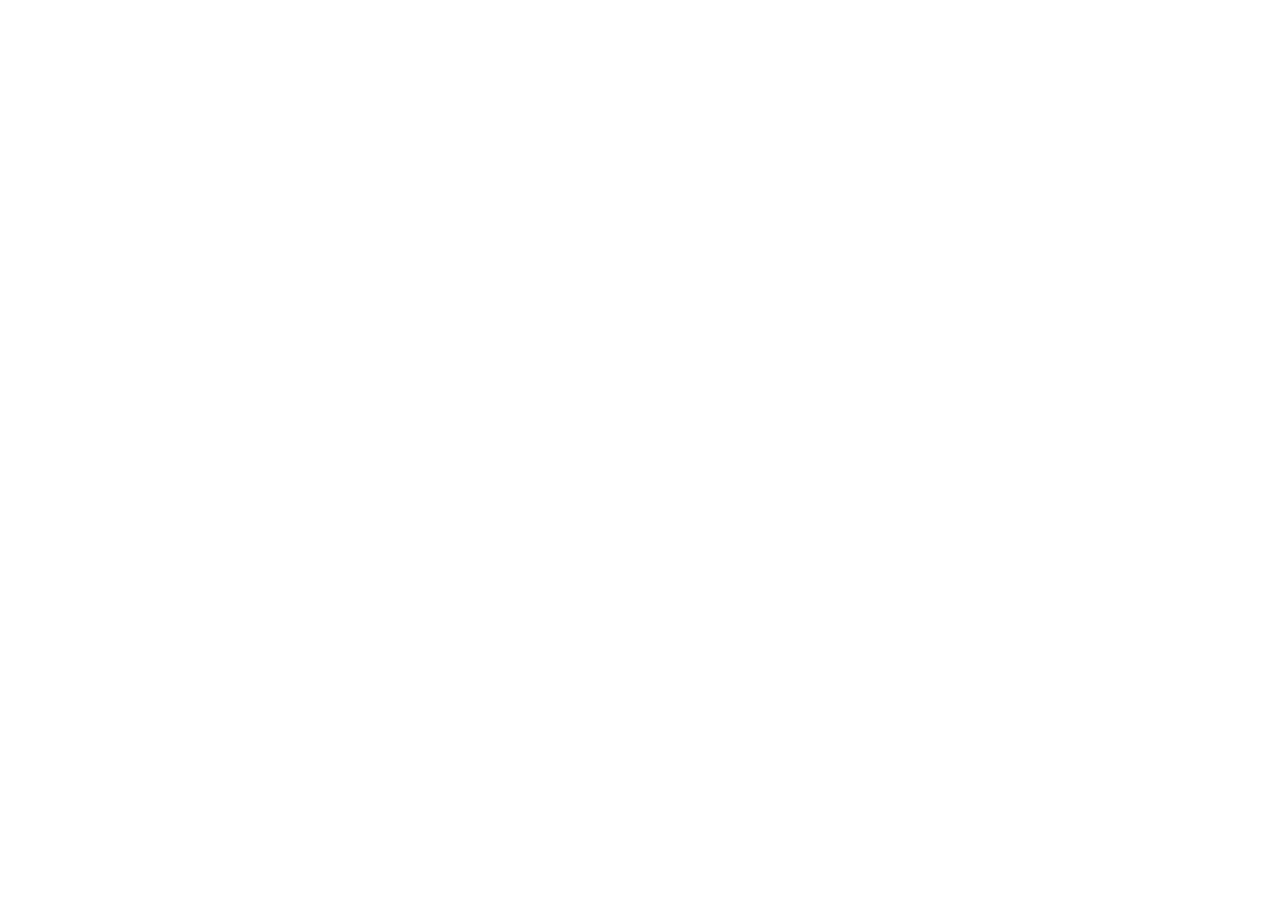
==== web-ui/home/index.html @ 3ab17b5e "init folders" ====
<!DOCTYPE html>
<html lang="ru">
<head>
    <meta charset="UTF-8">
    <meta name="viewport" content="width=device-width, initial-scale=1.0">
    <title>Home</title>
</head>
<body>
    
</body>
</html>
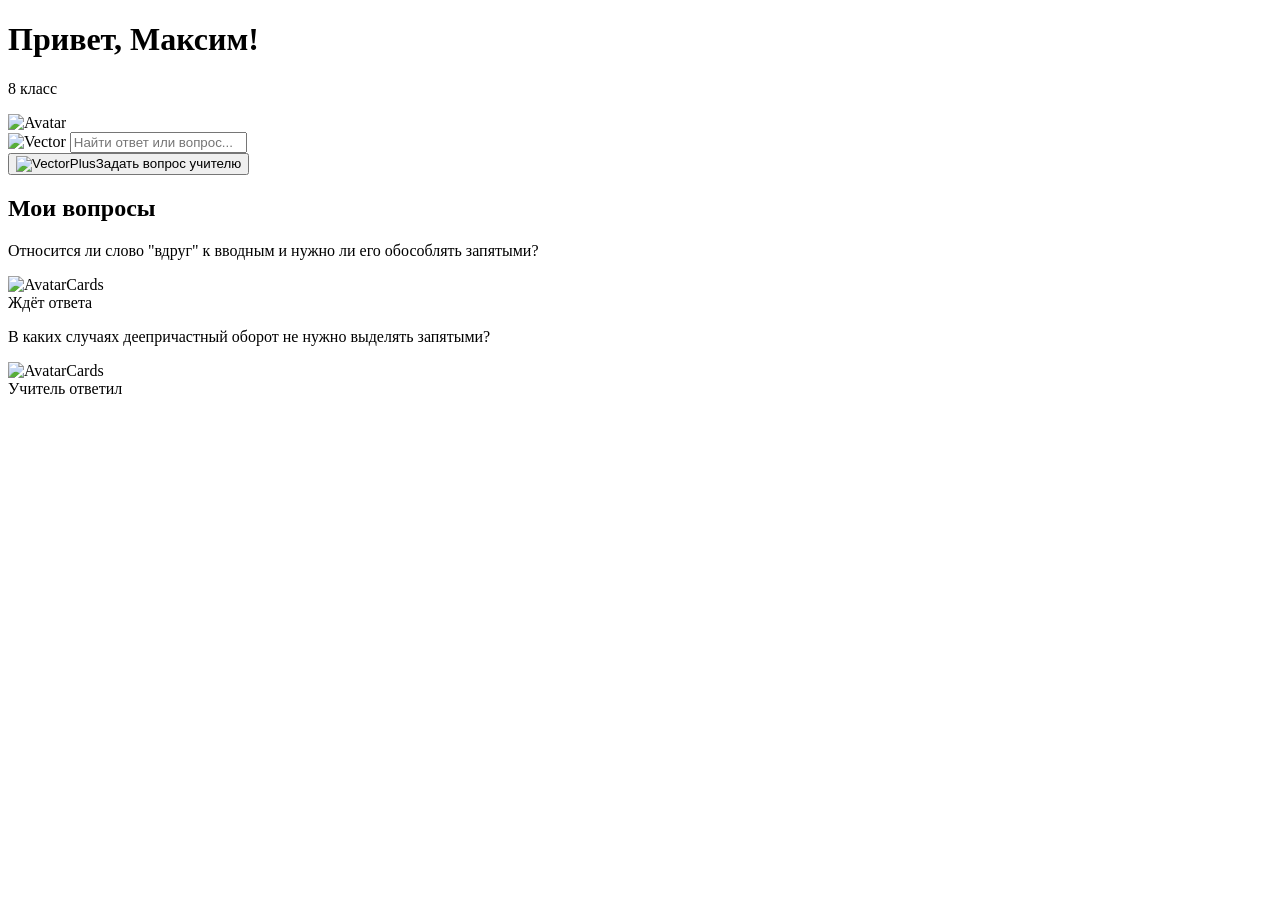
==== commit 37e3f3b9: "home-page" ====
--- a/web-ui/home/index.html
+++ b/web-ui/home/index.html
@@ -4,8 +4,69 @@
     <meta charset="UTF-8">
     <meta name="viewport" content="width=device-width, initial-scale=1.0">
     <title>Home</title>
+    <link rel="stylesheet" href="/EstOtvet/web-ui/home/home.css">
 </head>
 <body>
+
+    <main class="container">
+
+        <header class="header">
+
+            <div class="block-logo">
+                <div class="subBlock-logo">
+                    <h1>Привет, Максим!</h1>
+                    <p>8 класс</p>
+                </div>
+
+                <img src="/EstOtvet/web-ui/home/Avatar.png" alt="Avatar" class="img">
+            </div>
+
+        </header>
+
+        <div class="search">
+            <img src="/EstOtvet/web-ui/home/Vector.png" alt="Vector">
+            <input type="text" placeholder="Найти ответ или вопрос..." class="searchInput">
+        </div>
+
+        <button class="mainButton">
+            <img src="/EstOtvet/web-ui/home/VectorPlus.png" alt="VectorPlus" class="imgBtn">Задать вопрос учителю
+        </button>
+
+        <section class="section">
+            <h2>Мои вопросы</h2>
+            <div class="mainBlocksQuestions">
+
+                <div class="cards">
+                    <p>Относится ли слово "вдруг" к вводным и нужно ли его обособлять запятыми?</p>
+                    <div class="bottomCards">
+                        <img src="/EstOtvet/web-ui/home/AvatarCards.png" alt="AvatarCards" class="imgCards">
+                        <div class="subButtomCards">
+                            <span></span>
+                              Ждёт ответа
+                        </div>
+                    </div>
+
+                </div>
+
+                <div class="cards">
+                    
+                    <p>В каких случаях деепричастный оборот не нужно выделять запятыми?</p>
+                    <div class="bottomCards">
+                        <img src="/EstOtvet/web-ui/home/AvatarCards.png" alt="AvatarCards" class="imgCards">
+                        <div class="subButtomCards">
+                            <span></span>
+                            Учитель ответил
+                        </div>
+                    </div>
+
+                </div>
+
+            </div>
+        </section>
+
+
+    </main>
+
     
 </body>
 </html>
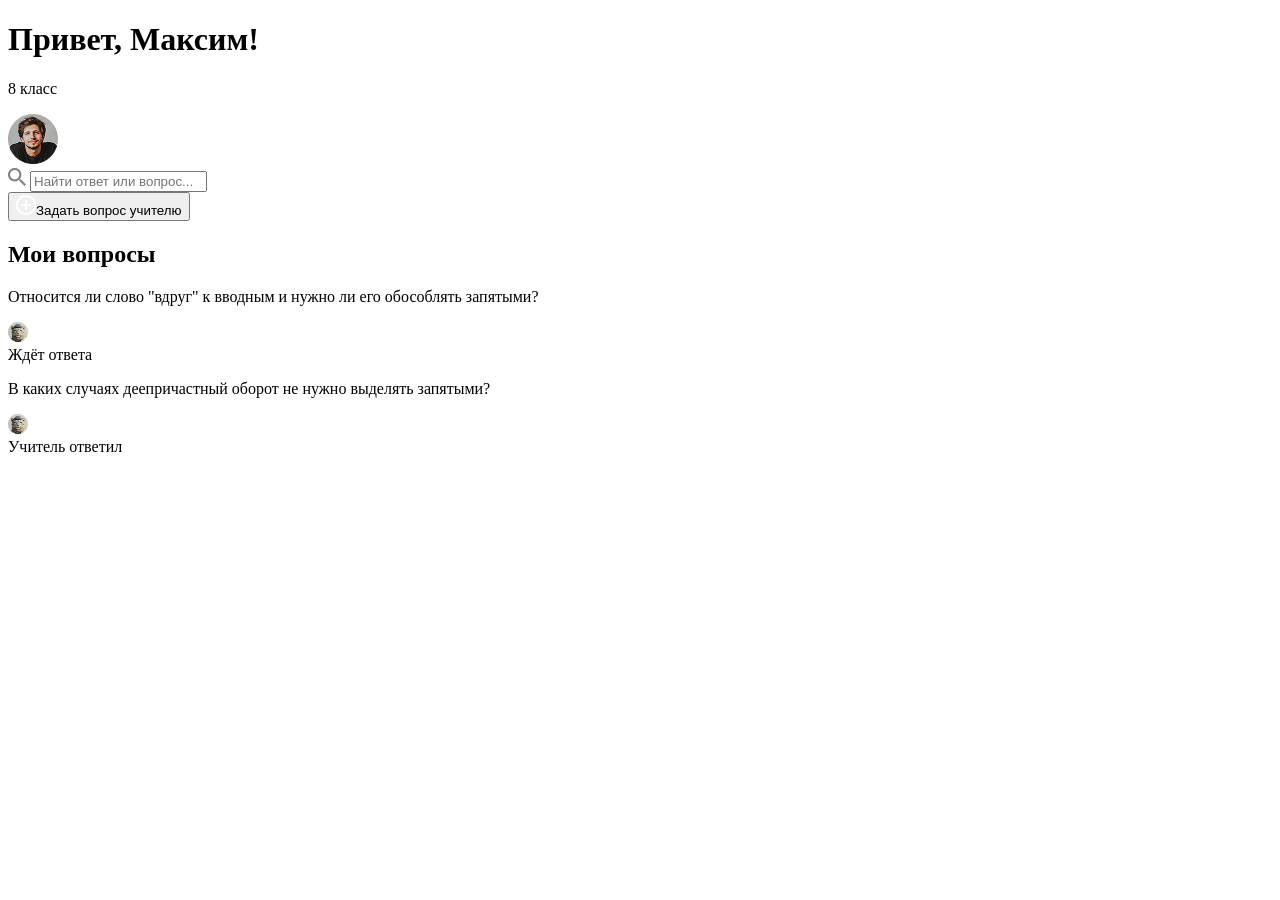
==== commit 5df71c78: "Небольшие улучшения" ====
--- a/web-ui/home/index.html
+++ b/web-ui/home/index.html
@@ -18,18 +18,18 @@
                     <p>8 класс</p>
                 </div>
 
-                <img src="/EstOtvet/web-ui/home/Avatar.png" alt="Avatar" class="img">
+                <img src="./Avatar.png" alt="Avatar" class="img">
             </div>
 
         </header>
 
         <div class="search">
-            <img src="/EstOtvet/web-ui/home/Vector.png" alt="Vector">
+            <img src="./Vector.png" alt="Vector">
             <input type="text" placeholder="Найти ответ или вопрос..." class="searchInput">
         </div>
 
         <button class="mainButton">
-            <img src="/EstOtvet/web-ui/home/VectorPlus.png" alt="VectorPlus" class="imgBtn">Задать вопрос учителю
+            <img src="./VectorPlus.png" alt="VectorPlus" class="imgBtn">Задать вопрос учителю
         </button>
 
         <section class="section">
@@ -39,7 +39,7 @@
                 <div class="cards">
                     <p>Относится ли слово "вдруг" к вводным и нужно ли его обособлять запятыми?</p>
                     <div class="bottomCards">
-                        <img src="/EstOtvet/web-ui/home/AvatarCards.png" alt="AvatarCards" class="imgCards">
+                        <img src="./AvatarCards.png" alt="AvatarCards" class="imgCards">
                         <div class="subButtomCards">
                             <span></span>
                               Ждёт ответа
@@ -52,7 +52,7 @@
                     
                     <p>В каких случаях деепричастный оборот не нужно выделять запятыми?</p>
                     <div class="bottomCards">
-                        <img src="/EstOtvet/web-ui/home/AvatarCards.png" alt="AvatarCards" class="imgCards">
+                        <img src="./AvatarCards.png" alt="AvatarCards" class="imgCards">
                         <div class="subButtomCards">
                             <span></span>
                             Учитель ответил
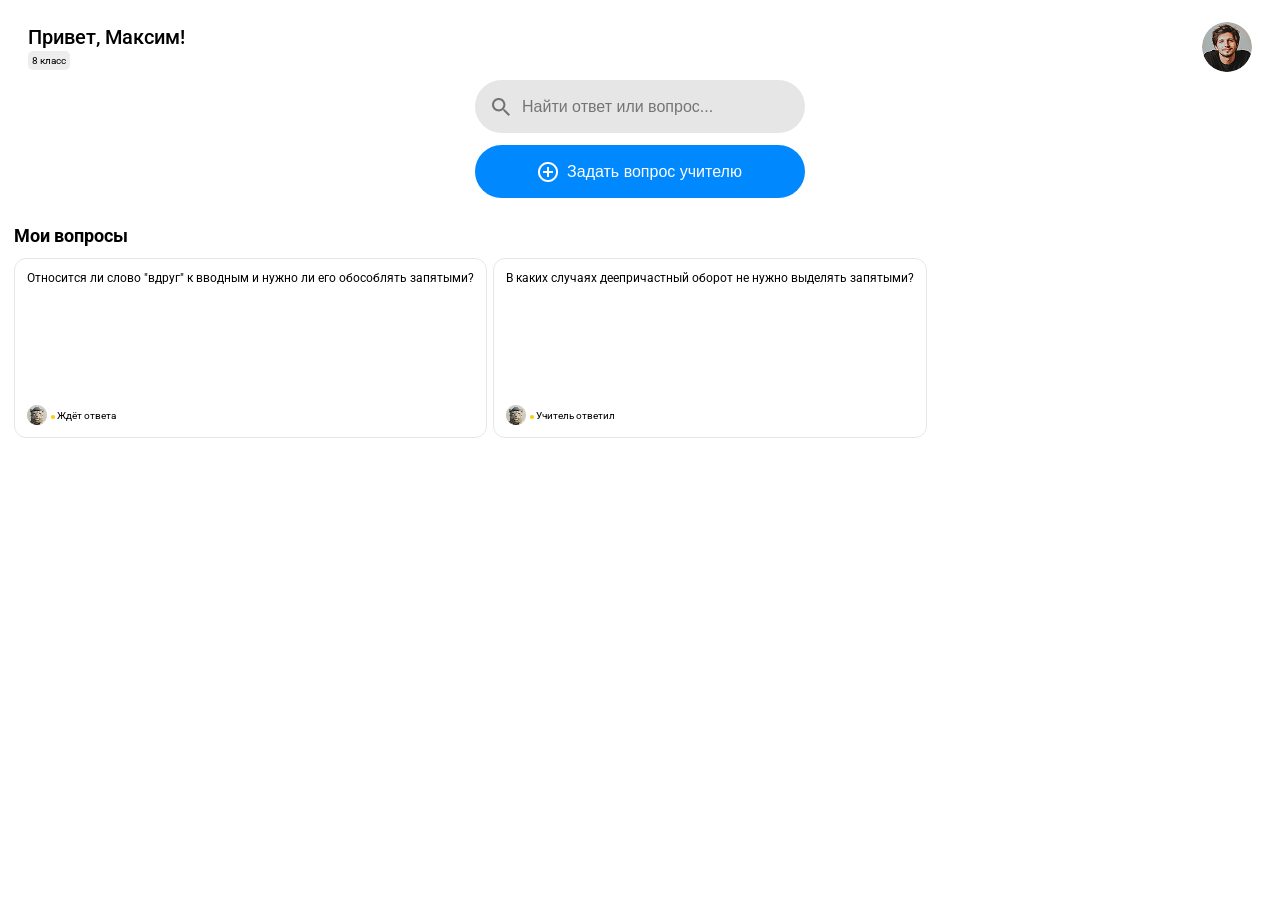
==== commit 26eaa804: "изменил путь к файлу CSS" ====
--- a/web-ui/home/index.html
+++ b/web-ui/home/index.html
@@ -4,7 +4,7 @@
     <meta charset="UTF-8">
     <meta name="viewport" content="width=device-width, initial-scale=1.0">
     <title>Home</title>
-    <link rel="stylesheet" href="/EstOtvet/web-ui/home/home.css">
+    <link rel="stylesheet" href="./home.css">
 </head>
 <body>
 
--- a/web-ui/home/home.css
+++ b/web-ui/home/home.css
@@ -0,0 +1,178 @@
+@import url('https://fonts.googleapis.com/css2?family=Roboto:ital,wght@0,100..900;1,100..900&display=swap');
+
+
+* {
+    box-sizing: border-box;
+    margin: 0;
+    padding: 0;
+}
+
+body
+{
+	background-color: #FFFFFF;
+	font-family: "Roboto", sans-serif;
+}
+
+.container
+{
+	width: 100%;
+	height: 100vh;
+    margin: 0 auto;
+    padding: 14px; 
+}
+
+.block-logo
+{
+	display: flex;
+	justify-content: space-between;
+	align-items: center;
+	background: #FFFFFF;
+    padding: 8px 14px;
+}
+
+.subBlock-logo h1
+{
+	font-size: 1.25rem;
+	font-weight: 500;
+	color: #000000;
+}
+
+.subBlock-logo p
+{
+	font-size: 0.625rem;
+	font-weight: medium;
+	color: #000000;
+	margin-top: 2px;
+	background-color: #EDEDED;
+	padding: 4px;
+	width: max-content;
+	border-radius: 5px;
+}
+
+.block-logo img {
+    width: 50px;
+    height: 50px;
+    border-radius: 999px;
+    object-fit: cover;
+}
+
+.search {
+	position: relative;
+	width: 330px;
+	height: 53px;
+	display: flex;
+	justify-content: flex-start;
+	align-items: center;
+	flex: 1;
+	gap: 12px;
+	background-color: #E6E6E6;
+	margin: 0 auto;
+	box-sizing: border-box;
+	border-radius: 999px;
+	padding: 17px;
+}
+
+.searchInput:focus {
+	outline: none;
+	border: none;
+} 
+
+
+.search img{
+	width: 18px;
+	height: 18px;
+}
+
+.searchInput {
+	border: none;
+	background: transparent;
+	font-size: 1rem;
+	outline: none;
+}
+
+.mainButton
+{
+	position: relative;
+	width: 330px;
+	height: 53px;
+	display: flex;
+	justify-content: center;
+	align-items: center;
+	margin: 0 auto;
+	background-color: #0088FF;
+	color: #FFFFFF;
+	gap: 9px;
+	border-radius: 999px;
+	border: none;
+	cursor: pointer;
+	font-size: 1rem;
+	margin-top: 12px;
+}
+
+.imgBtn {
+	width: 20px;
+	height: 20px;
+}
+
+.button:hover {
+	opacity: 0.8;
+}
+
+.section
+{
+	display: flex;
+	flex-direction: column;
+}
+
+.section h2 {
+	font-size: 1.125rem;
+	margin-top: 27px;
+}
+
+.mainBlocksQuestions {
+	display: flex;
+	flex-wrap: wrap;
+    gap: 6px;
+	justify-content: flex-start;
+}
+
+.cards {
+	display: flex;
+	flex-direction: column;
+	justify-content: space-between;
+	gap: 9px;
+	border: 1px solid #E5E7EB;
+	border-radius: 12px;
+	width: max-content;
+	min-height: 180px;
+	padding: 12px;
+	margin-top: 12px;
+}
+
+.cards p {
+	font-size: 0.75rem;
+}
+
+.bottomCards {
+	display: flex;
+    align-items: center; 
+    gap: 4px;        
+    width: 100%;
+}
+
+.bottomCards imgCards {
+	width: 20px;
+	height: 20px;
+}
+
+.subButtomCards {
+	font-size: 0.625rem;
+}
+
+.subButtomCards span {
+	display: inline-block;
+	width: 4px;
+	height: 4px;
+	background-color: #FFCC00;
+	border-radius: 50%;
+}
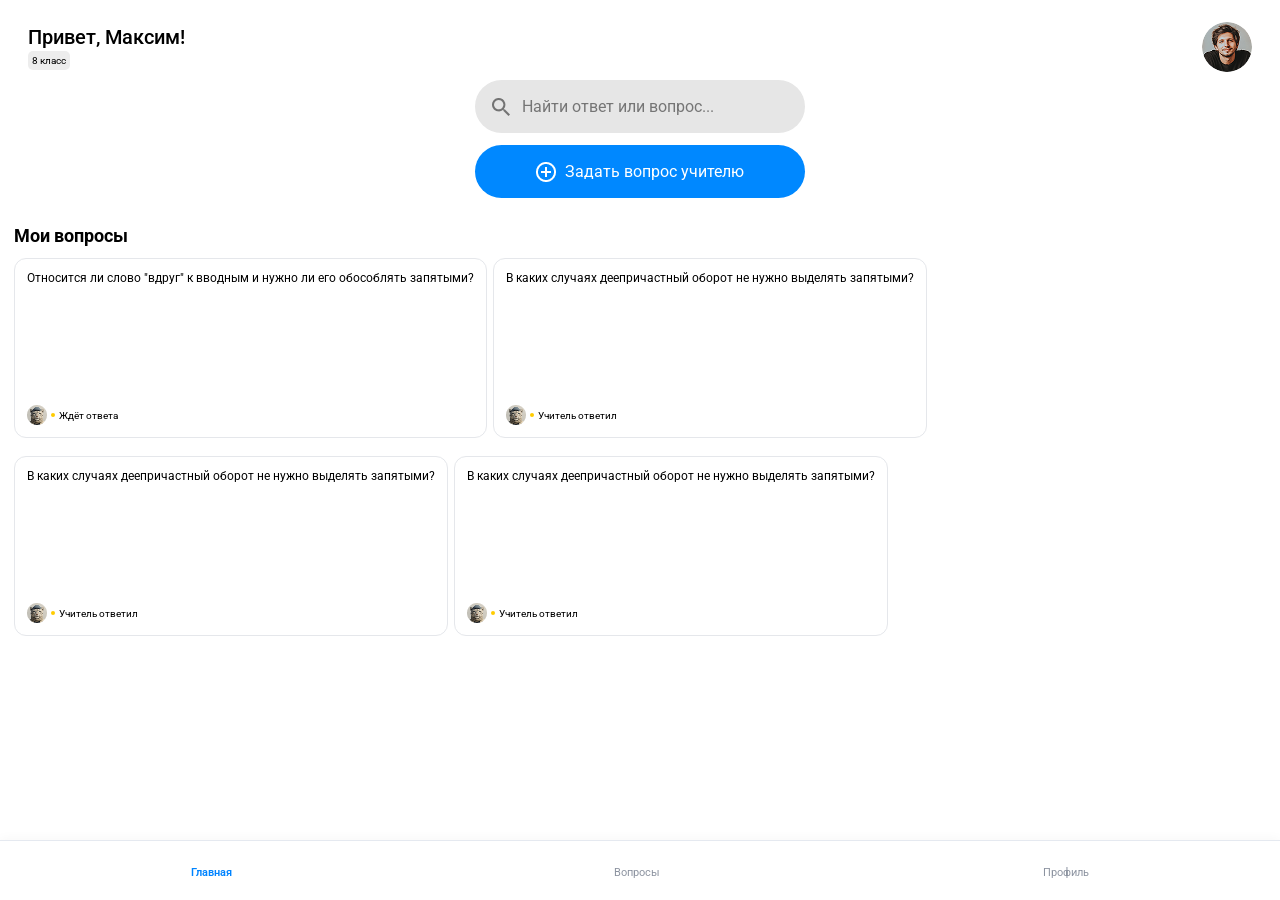
==== commit 1bd86b19: "footer bar" ====
--- a/web-ui/home/index.html
+++ b/web-ui/home/index.html
@@ -5,6 +5,7 @@
     <meta name="viewport" content="width=device-width, initial-scale=1.0">
     <title>Home</title>
     <link rel="stylesheet" href="./home.css">
+    <link rel="stylesheet" href="../navigation.css">
 </head>
 <body>
 
@@ -61,12 +62,53 @@
 
                 </div>
 
+                <div class="cards">
+                    
+                    <p>В каких случаях деепричастный оборот не нужно выделять запятыми?</p>
+                    <div class="bottomCards">
+                        <img src="./AvatarCards.png" alt="AvatarCards" class="imgCards">
+                        <div class="subButtomCards">
+                            <span></span>
+                            Учитель ответил
+                        </div>
+                    </div>
+
+                </div>
+
+                <div class="cards">
+                    
+                    <p>В каких случаях деепричастный оборот не нужно выделять запятыми?</p>
+                    <div class="bottomCards">
+                        <img src="./AvatarCards.png" alt="AvatarCards" class="imgCards">
+                        <div class="subButtomCards">
+                            <span></span>
+                            Учитель ответил
+                        </div>
+                    </div>
+
+                </div>
+
             </div>
         </section>
 
 
     </main>
 
+    <footer class="bottom-nav">
+        <a href="#" class="nav-item active">
+            <span class="nav-icon"></span>
+            <span class="nav-label">Главная</span>
+        </a>
+        <a href="../questions/index.html" class="nav-item">
+            <span class="nav-icon"></span>
+            <span class="nav-label">Вопросы</span>
+        </a>
+        <a href="../profile/index.html" class="nav-item">
+            <span class="nav-icon"></span>
+            <span class="nav-label">Профиль</span>
+        </a>
+    </footer>
+
     
 </body>
 </html>
--- a/web-ui/home/home.css
+++ b/web-ui/home/home.css
@@ -5,12 +5,12 @@
     box-sizing: border-box;
     margin: 0;
     padding: 0;
+	font-family: "Roboto", sans-serif;
 }
 
 body
 {
 	background-color: #FFFFFF;
-	font-family: "Roboto", sans-serif;
 }
 
 .container
@@ -21,40 +21,43 @@
     padding: 14px; 
 }
 
-.block-logo
-{
-	display: flex;
-	justify-content: space-between;
-	align-items: center;
-	background: #FFFFFF;
-    padding: 8px 14px;
+.header {
+	.block-logo {
+		display: flex;
+		justify-content: space-between;
+		align-items: center;
+		background: #FFFFFF;
+		padding: 8px 14px;
+
+		.subBlock-logo {
+			h1 {
+				font-size: 1.25rem;
+				font-weight: 500;
+				color: #000000;
+			}
+
+			p {
+				font-size: 0.625rem;
+				font-weight: medium;
+				color: #000000;
+				margin-top: 2px;
+				background-color: #EDEDED;
+				padding: 4px;
+				width: max-content;
+				border-radius: 5px;
+			}
+		}
+
+		.img {
+			width: 50px;
+			height: 50px;
+			border-radius: 999px;
+			object-fit: cover;
+			}
+		}
 }
 
-.subBlock-logo h1
-{
-	font-size: 1.25rem;
-	font-weight: 500;
-	color: #000000;
-}
 
-.subBlock-logo p
-{
-	font-size: 0.625rem;
-	font-weight: medium;
-	color: #000000;
-	margin-top: 2px;
-	background-color: #EDEDED;
-	padding: 4px;
-	width: max-content;
-	border-radius: 5px;
-}
-
-.block-logo img {
-    width: 50px;
-    height: 50px;
-    border-radius: 999px;
-    object-fit: cover;
-}
 
 .search {
 	position: relative;
@@ -70,24 +73,23 @@
 	box-sizing: border-box;
 	border-radius: 999px;
 	padding: 17px;
-}
 
-.searchInput:focus {
-	outline: none;
-	border: none;
-} 
+	img {
+		width: 18px;
+		height: 18px;
+	}
+	
+	.searchInput {
+		border: none;
+		background: transparent;
+		font-size: 1rem;
+		outline: none;
 
-
-.search img{
-	width: 18px;
-	height: 18px;
-}
-
-.searchInput {
-	border: none;
-	background: transparent;
-	font-size: 1rem;
-	outline: none;
+		&:focus {
+		outline: none;
+		border: none;
+		}
+	}
 }
 
 .mainButton
@@ -107,72 +109,79 @@
 	cursor: pointer;
 	font-size: 1rem;
 	margin-top: 12px;
-}
+	
+	&:hover {
+		opacity: 0.8;
+	}
 
-.imgBtn {
-	width: 20px;
-	height: 20px;
-}
 
-.button:hover {
-	opacity: 0.8;
+	.imgBtn {
+		width: 20px;
+		height: 20px;
+	}
+
 }
 
 .section
 {
 	display: flex;
 	flex-direction: column;
-}
+	padding-bottom: 80px;
 
-.section h2 {
-	font-size: 1.125rem;
-	margin-top: 27px;
-}
+	h2 {
+		font-size: 1.125rem;
+		margin-top: 27px;
+	}
 
-.mainBlocksQuestions {
-	display: flex;
-	flex-wrap: wrap;
-    gap: 6px;
-	justify-content: flex-start;
-}
+	.mainBlocksQuestions {
+		display: flex;
+		flex-wrap: wrap;
+		gap: 6px;
+		justify-content: flex-start;
+		
+		.cards {
+			display: flex;
+			flex-direction: column;
+			justify-content: space-between;
+			gap: 9px;
+			border: 1px solid #E5E7EB;
+			border-radius: 12px;
+			width: max-content;
+			min-height: 180px;
+			padding: 12px;
+			margin-top: 12px;
 
-.cards {
-	display: flex;
-	flex-direction: column;
-	justify-content: space-between;
-	gap: 9px;
-	border: 1px solid #E5E7EB;
-	border-radius: 12px;
-	width: max-content;
-	min-height: 180px;
-	padding: 12px;
-	margin-top: 12px;
-}
+			p {
+				font-size: 0.75rem;
+			}
 
-.cards p {
-	font-size: 0.75rem;
-}
+			.bottomCards {
+				display: flex;
+				align-items: center; 
+				gap: 4px;        
+				width: 100%;
 
-.bottomCards {
-	display: flex;
-    align-items: center; 
-    gap: 4px;        
-    width: 100%;
-}
+				.imgCards {
+					width: 20px;
+					height: 20px;
+				}
 
-.bottomCards imgCards {
-	width: 20px;
-	height: 20px;
-}
+				.subButtomCards {
+					font-size: 0.625rem;
+					display: flex;
+					justify-content: center;
+					align-items: center;
+					gap: 4px;
 
-.subButtomCards {
-	font-size: 0.625rem;
-}
-
-.subButtomCards span {
-	display: inline-block;
-	width: 4px;
-	height: 4px;
-	background-color: #FFCC00;
-	border-radius: 50%;
-}
+					span {
+						display: inline-block;
+						width: 4px;
+						height: 4px;
+						background-color: #FFCC00;
+						border-radius: 50%;
+					}
+				}
+			}
+		}
+	}
+}
--- a/web-ui/navigation.css
+++ b/web-ui/navigation.css
@@ -0,0 +1,33 @@
+.bottom-nav {
+    position: fixed;
+    bottom: 0;
+    left: 0;
+    right: 0;
+    height: 60px;
+    background-color: #ffffff;
+    display: flex;
+    justify-content: space-around;
+    align-items: center;
+    border-top: 1px solid #e5e9f0;
+    box-shadow: 0 -2px 10px rgba(0, 0, 0, 0.03);
+    z-index: 100;
+
+    .nav-item {
+        display: flex;
+        flex-direction: column;
+        align-items: center;
+        text-decoration: none;
+        color: #8c93a0;
+        font-size: 11px;
+        gap: 3px;
+
+        &.active {
+            color: #0084ff;
+            font-weight: 600;
+        }
+
+        .nav-icon {
+            font-size: 20px;
+        }
+    }
+}
